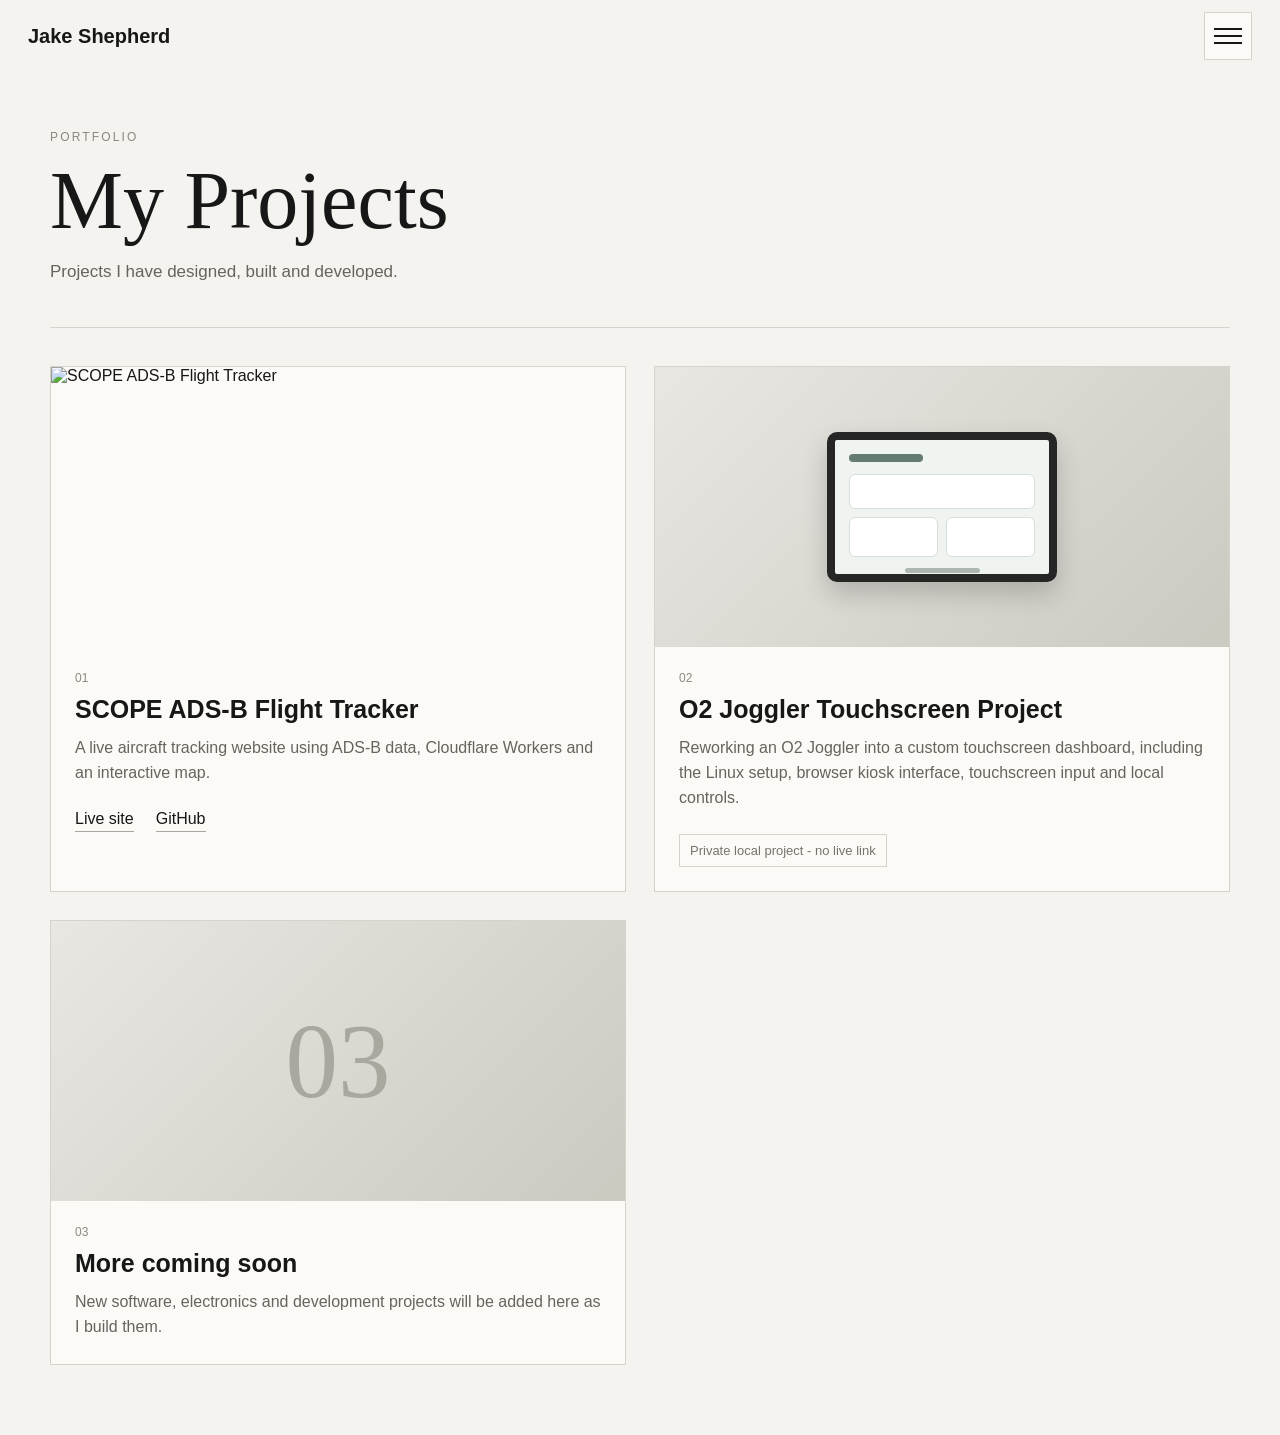
==== portfolio.html @ 20733dd6 "Add files via upload" ====
<!DOCTYPE html>
<html lang="en">
<head>
  <meta charset="UTF-8">
  <meta name="viewport" content="width=device-width, initial-scale=1">
  <title>Portfolio - Jake Shepherd</title>
  <meta name="description" content="Projects by Jake Shepherd.">
  <link rel="stylesheet" href="style.css">
</head>
<body class="portfolio-body">

<header class="topbar">
  <a class="name" href="index.html">Jake Shepherd</a>

  <button class="menu-button" id="menuButton" aria-label="Open menu">
    <span></span>
    <span></span>
    <span></span>
  </button>
</header>

<nav class="menu" id="menu">
  <a href="index.html">Home</a>
  <a href="portfolio.html">Portfolio</a>
  <a href="https://github.com/YOUR-GITHUB-USERNAME" target="_blank" rel="noopener">GitHub</a>
  <a href="https://www.linkedin.com/in/jakeshepherd27/" target="_blank" rel="noopener">LinkedIn</a>
</nav>

<main class="portfolio-page">
  <div class="portfolio-heading">
    <p>PORTFOLIO</p>
    <h1>My Projects</h1>
    <span>Projects I have designed, built and developed.</span>
  </div>

  <section class="project-grid">
    <article class="project-card">
      <a
        class="card-image"
        href="https://scope-adsb.jake-shepherd.workers.dev"
        target="_blank"
        rel="noopener"
      >
        <img src="assets/flight-tracker.jpg" alt="SCOPE ADS-B Flight Tracker">
        <div class="image-overlay">
          <strong>Open live project</strong>
        </div>
      </a>

      <div class="card-content">
        <p class="number">01</p>
        <h2>SCOPE ADS-B Flight Tracker</h2>
        <p>
          A live aircraft tracking website using ADS-B data, Cloudflare
          Workers and an interactive map.
        </p>

        <div class="card-links">
          <a href="https://scope-adsb.jake-shepherd.workers.dev" target="_blank" rel="noopener">Live site</a>
          <a href="https://github.com/YOUR-GITHUB-USERNAME/YOUR-SCOPE-REPOSITORY" target="_blank" rel="noopener">GitHub</a>
        </div>
      </div>
    </article>

    <article class="project-card text-card">
      <div class="joggler-art">
        <div class="joggler-screen">
          <div class="joggler-top"></div>
          <div class="joggler-widget wide"></div>
          <div class="joggler-row">
            <div class="joggler-widget"></div>
            <div class="joggler-widget"></div>
          </div>
          <div class="joggler-nav"></div>
        </div>
      </div>

      <div class="card-content">
        <p class="number">02</p>
        <h2>O2 Joggler Touchscreen Project</h2>
        <p>
          Reworking an O2 Joggler into a custom touchscreen dashboard,
          including the Linux setup, browser kiosk interface, touchscreen
          input and local controls.
        </p>

        <div class="private-project">
          Private local project - no live link
        </div>
      </div>
    </article>

    <article class="project-card text-card">
      <div class="coming-art">
        <span>03</span>
      </div>

      <div class="card-content">
        <p class="number">03</p>
        <h2>More coming soon</h2>
        <p>
          New software, electronics and development projects will be
          added here as I build them.
        </p>
      </div>
    </article>
  </section>
</main>

<script src="script.js"></script>
</body>
</html>
---- style.css ----
* {
  box-sizing: border-box;
}

:root {
  --page: #f4f3ef;
  --panel: #fbfaf7;
  --text: #171717;
  --muted: #65645f;
  --line: #d6d3cc;
  --accent: #477d68;
}

html,
body {
  margin: 0;
  min-height: 100%;
  background: var(--page);
  color: var(--text);
  font-family: Arial, Helvetica, sans-serif;
}

body {
  overflow-x: hidden;
}

a {
  color: inherit;
  text-decoration: none;
}

.topbar {
  position: fixed;
  z-index: 30;
  top: 0;
  left: 0;
  width: 100%;
  height: 72px;
  display: flex;
  align-items: center;
  justify-content: space-between;
  padding: 0 28px;
  pointer-events: none;
}

.name {
  font-size: 20px;
  font-weight: 600;
  pointer-events: auto;
}

.menu-button {
  pointer-events: auto;
  width: 48px;
  height: 48px;
  border: 1px solid var(--line);
  background: rgba(251, 250, 247, 0.93);
  display: grid;
  place-content: center;
  gap: 5px;
  cursor: pointer;
}

.menu-button span {
  width: 28px;
  height: 2px;
  background: var(--text);
  transition: 0.25s;
}

.menu-button.open span:nth-child(1) {
  transform: translateY(7px) rotate(45deg);
}

.menu-button.open span:nth-child(2) {
  opacity: 0;
}

.menu-button.open span:nth-child(3) {
  transform: translateY(-7px) rotate(-45deg);
}

.menu {
  position: fixed;
  z-index: 25;
  top: 0;
  right: 0;
  width: min(360px, 100%);
  height: 100vh;
  padding: 120px 44px;
  background: rgba(251, 250, 247, 0.99);
  border-left: 1px solid var(--line);
  transform: translateX(100%);
  transition: transform 0.3s ease;
  display: flex;
  flex-direction: column;
  gap: 24px;
}

.menu.open {
  transform: translateX(0);
}

.menu a {
  font-size: 28px;
  border-bottom: 1px solid var(--line);
  padding-bottom: 14px;
}

.menu a:hover {
  color: var(--accent);
}

.socials {
  position: fixed;
  z-index: 20;
  left: 28px;
  top: 44%;
  display: flex;
  flex-direction: column;
  align-items: center;
  gap: 16px;
}

.socials a {
  width: 18px;
  height: 18px;
}

.socials svg {
  width: 100%;
  height: 100%;
  fill: var(--text);
}

.social-line {
  width: 1px;
  height: 56px;
  background: var(--text);
  margin-top: 3px;
}

.follow-text {
  margin-top: 4px;
  font-size: 12px;
  writing-mode: vertical-rl;
  transform: rotate(180deg);
}

.hero {
  min-height: 100vh;
  display: grid;
  grid-template-columns: 50% 50%;
}

.intro-panel {
  min-height: 100vh;
  background: var(--panel);
  display: flex;
  align-items: center;
  padding: 120px 85px 80px 11.5vw;
  border-right: 1px solid var(--line);
}

.intro-content {
  max-width: 520px;
}

.intro-content h1 {
  margin: 0 0 10px;
  font-family: Georgia, "Times New Roman", serif;
  font-weight: 400;
  font-size: clamp(34px, 3vw, 50px);
}

.intro-content h2 {
  margin: 0;
  font-size: clamp(25px, 2.4vw, 40px);
  font-weight: 600;
  line-height: 1.15;
}

.cursor {
  display: inline-block;
  width: 2px;
  height: 1em;
  margin-left: 7px;
  background: var(--text);
  vertical-align: -0.12em;
  animation: blink 0.9s steps(1) infinite;
}

@keyframes blink {
  50% {
    opacity: 0;
  }
}

.intro-content p {
  margin: 48px 0 0;
  max-width: 470px;
  color: var(--muted);
  font-size: 17px;
  line-height: 1.55;
}

.buttons {
  margin-top: 22px;
  display: flex;
  flex-wrap: wrap;
  gap: 18px 38px;
}

.button {
  min-width: 132px;
  padding: 10px 19px;
  text-align: center;
  font-size: 15px;
  transition: 0.2s ease;
}

.button.outline {
  border: 2px solid var(--text);
}

.button.outline:hover {
  background: var(--text);
  color: white;
}

.button.filled {
  background: var(--text);
  color: white;
  border: 2px solid var(--text);
}

.button.filled:hover {
  background: transparent;
  color: var(--text);
}

.project-image {
  min-height: 100vh;
  position: relative;
  display: block;
  overflow: hidden;
  background: #ddd;
}

.project-image img {
  width: 100%;
  height: 100%;
  object-fit: cover;
  object-position: center;
  transition:
    filter 0.45s ease,
    transform 0.45s ease;
}

.project-image:hover img {
  filter: blur(7px) brightness(0.72);
  transform: scale(1.035);
}

.image-overlay {
  position: absolute;
  inset: 0;
  display: flex;
  flex-direction: column;
  justify-content: center;
  align-items: center;
  gap: 8px;
  background: rgba(20, 20, 20, 0.08);
  opacity: 0;
  transition: opacity 0.35s ease;
  text-align: center;
  padding: 30px;
  color: white;
}

.project-image:hover .image-overlay,
.card-image:hover .image-overlay {
  opacity: 1;
}

.image-overlay span {
  font-size: 28px;
  font-weight: 600;
}

.image-overlay strong {
  font-size: 15px;
  border: 1px solid white;
  padding: 9px 14px;
  font-weight: 400;
}

/* Portfolio */

.portfolio-body {
  min-height: 100vh;
}

.portfolio-page {
  width: min(1180px, calc(100% - 80px));
  margin: 0 auto;
  padding: 130px 0 70px;
}

.portfolio-heading {
  padding-bottom: 45px;
  border-bottom: 1px solid var(--line);
}

.portfolio-heading > p {
  margin: 0 0 10px;
  color: #8a8881;
  font-size: 12px;
  letter-spacing: 0.18em;
}

.portfolio-heading h1 {
  margin: 0 0 14px;
  font-family: Georgia, "Times New Roman", serif;
  font-size: clamp(48px, 7vw, 82px);
  font-weight: 400;
}

.portfolio-heading span {
  color: var(--muted);
  font-size: 17px;
}

.project-grid {
  display: grid;
  grid-template-columns: repeat(2, minmax(0, 1fr));
  gap: 28px;
  padding-top: 38px;
}

.project-card {
  border: 1px solid var(--line);
  background: var(--panel);
  min-height: 430px;
}

.card-image {
  position: relative;
  display: block;
  height: 280px;
  overflow: hidden;
}

.card-image img {
  width: 100%;
  height: 100%;
  object-fit: cover;
  transition:
    filter 0.4s ease,
    transform 0.4s ease;
}

.card-image:hover img {
  filter: blur(6px) brightness(0.62);
  transform: scale(1.035);
}

.card-content {
  padding: 24px;
}

.number {
  margin: 0 0 10px;
  color: #8c8a83;
  font-size: 12px;
}

.card-content h2 {
  margin: 0 0 12px;
  font-size: 25px;
}

.card-content > p:not(.number) {
  margin: 0;
  color: var(--muted);
  line-height: 1.55;
}

.card-links {
  margin-top: 24px;
  display: flex;
  gap: 22px;
}

.card-links a {
  border-bottom: 1px solid #aaa79f;
  padding-bottom: 3px;
}

.card-links a:hover {
  border-color: var(--text);
}

.private-project {
  display: inline-block;
  margin-top: 24px;
  color: #77746d;
  font-size: 13px;
  border: 1px solid var(--line);
  padding: 8px 10px;
}

.text-card {
  display: flex;
  flex-direction: column;
}

.joggler-art,
.coming-art {
  height: 280px;
  position: relative;
  overflow: hidden;
  background:
    linear-gradient(135deg, #e8e7e2, #cbc9c0);
}

.joggler-art {
  display: grid;
  place-items: center;
}

.joggler-screen {
  width: 230px;
  height: 150px;
  padding: 14px;
  border: 8px solid #262626;
  border-radius: 10px;
  background: #eff4f1;
  box-shadow: 0 12px 26px rgba(0,0,0,0.18);
}

.joggler-top {
  height: 8px;
  width: 74px;
  margin-bottom: 12px;
  background: #657a70;
  border-radius: 4px;
}

.joggler-widget {
  height: 40px;
  flex: 1;
  background: white;
  border: 1px solid #d8ded9;
  border-radius: 6px;
}

.joggler-widget.wide {
  height: 35px;
  margin-bottom: 8px;
}

.joggler-row {
  display: flex;
  gap: 8px;
}

.joggler-nav {
  height: 5px;
  width: 75px;
  margin: 11px auto 0;
  background: #aeb7b1;
  border-radius: 10px;
}

.coming-art {
  display: grid;
  place-content: center;
}

.coming-art span {
  font-family: Georgia, "Times New Roman", serif;
  font-size: 105px;
  color: #aaa79f;
}

@media (max-width: 900px) {
  .hero {
    grid-template-columns: 1fr;
  }

  .intro-panel {
    min-height: 78vh;
    padding: 120px 48px 70px 80px;
    border-right: 0;
    border-bottom: 1px solid var(--line);
  }

  .project-image {
    min-height: 65vh;
  }

  .socials {
    left: 20px;
  }

  .project-grid {
    grid-template-columns: 1fr;
  }
}

@media (max-width: 620px) {
  .topbar {
    padding: 0 18px;
  }

  .name {
    font-size: 18px;
  }

  .socials {
    display: none;
  }

  .intro-panel {
    padding: 110px 24px 60px;
  }

  .intro-content p {
    margin-top: 34px;
  }

  .buttons {
    gap: 12px;
  }

  .button {
    width: 100%;
  }

  .project-image {
    min-height: 52vh;
  }

  .project-image .image-overlay {
    opacity: 1;
    justify-content: flex-end;
    background: linear-gradient(transparent, rgba(0,0,0,0.62));
    padding-bottom: 38px;
  }

  .project-image img {
    filter: brightness(0.82);
  }

  .portfolio-page {
    width: min(100% - 30px, 1180px);
    padding-top: 110px;
  }

  .portfolio-heading h1 {
    font-size: 54px;
  }
}
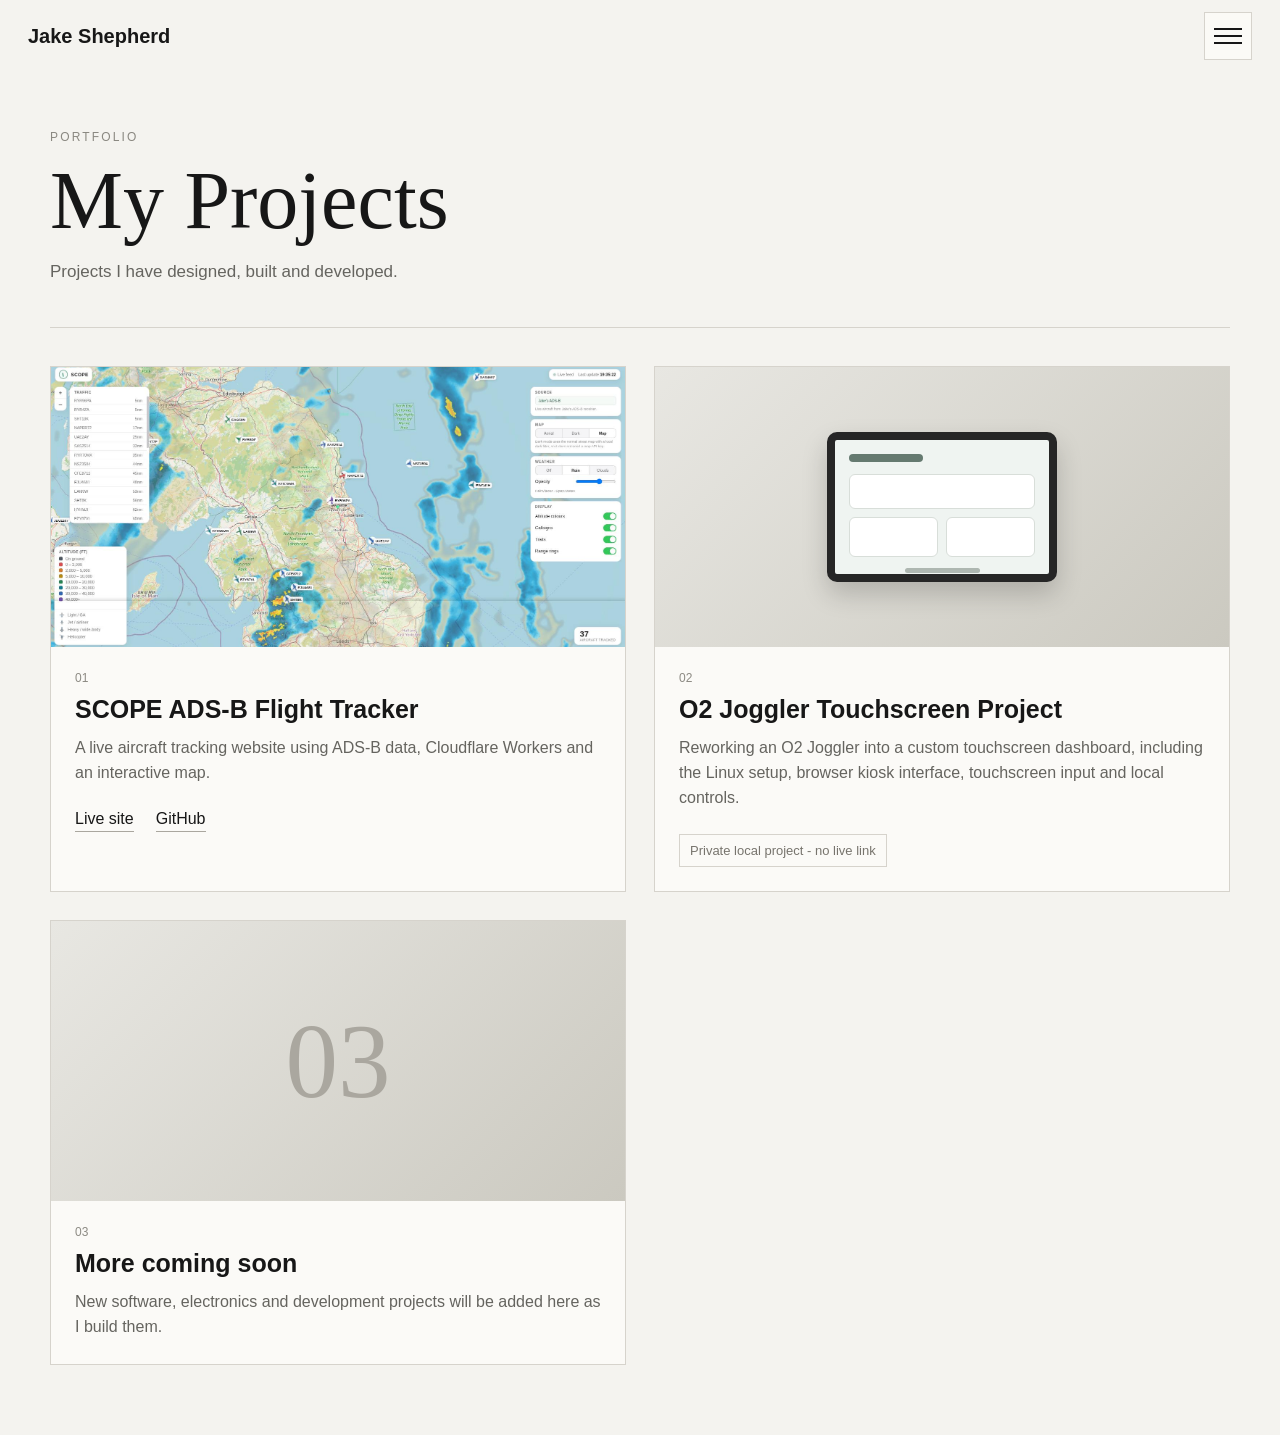
==== commit 93319c5d: "Update image source for flight tracker" ====
--- a/portfolio.html
+++ b/portfolio.html
@@ -22,7 +22,7 @@
 <nav class="menu" id="menu">
   <a href="index.html">Home</a>
   <a href="portfolio.html">Portfolio</a>
-  <a href="https://github.com/YOUR-GITHUB-USERNAME" target="_blank" rel="noopener">GitHub</a>
+  <a href="https://github.com/jakeshepherd27" target="_blank" rel="noopener">GitHub</a>
   <a href="https://www.linkedin.com/in/jakeshepherd27/" target="_blank" rel="noopener">LinkedIn</a>
 </nav>
 
@@ -41,7 +41,7 @@
         target="_blank"
         rel="noopener"
       >
-        <img src="assets/flight-tracker.jpg" alt="SCOPE ADS-B Flight Tracker">
+        <img src="flight-tracker.jpg" alt="SCOPE ADS-B Flight Tracker">
         <div class="image-overlay">
           <strong>Open live project</strong>
         </div>
@@ -57,7 +57,7 @@
 
         <div class="card-links">
           <a href="https://scope-adsb.jake-shepherd.workers.dev" target="_blank" rel="noopener">Live site</a>
-          <a href="https://github.com/YOUR-GITHUB-USERNAME/YOUR-SCOPE-REPOSITORY" target="_blank" rel="noopener">GitHub</a>
+          <a href="https://github.com/jakeshepherd27/scope-flight-tracker" target="_blank" rel="noopener">GitHub</a>
         </div>
       </div>
     </article>
